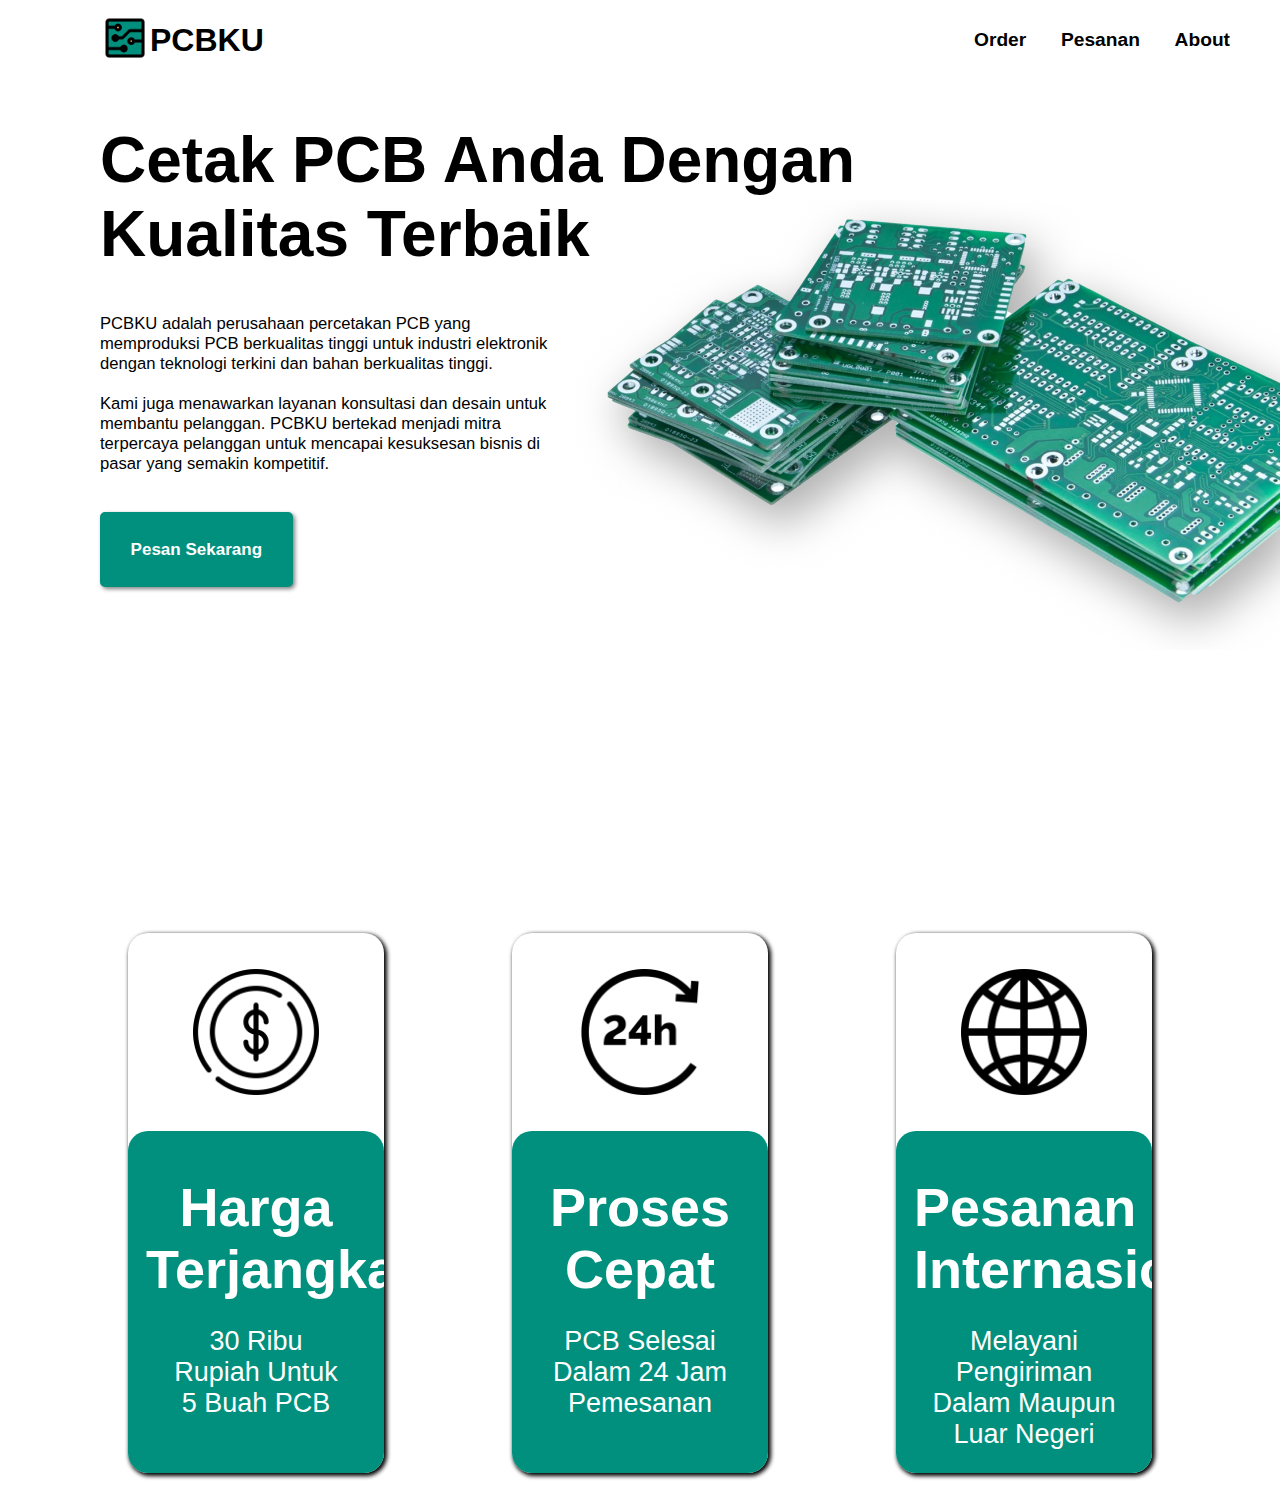
==== index.html @ 5783d291 "Add files via upload" ====
<!DOCTYPE html>
<html lang="en">
  <head>
    <meta charset="UTF-8" />
    <link rel="stylesheet" href="style.css" />
    <title>Pesan PCB Online Cepat dan Murah</title>
  </head>
  <body>
    <nav>
      <div class="logo">
        <a href="#">
          <img src="assets/pcb-board.png" alt="Logo PCBKU" class="logoimg" />
        </a>
        <h1>PCBKU</h1>
      </div>

      <ul>
        <li><a href="order.php">Order</a></li>
        <li><a href="">Pesanan</a></li>
        <li><a href="">About</a></li>
      </ul>
    </nav>

    <div class="jumbotron">
      <div class="jbt-title">
        <h1>
          Cetak PCB Anda Dengan<br />
          Kualitas Terbaik
        </h1>
      </div>
      <div class="jbt-subtitle">
        PCBKU adalah perusahaan percetakan PCB yang memproduksi PCB berkualitas
        tinggi untuk industri elektronik dengan teknologi terkini dan bahan
        berkualitas tinggi. <br /><br />
        Kami juga menawarkan layanan konsultasi dan desain untuk membantu
        pelanggan. PCBKU bertekad menjadi mitra terpercaya pelanggan untuk
        mencapai kesuksesan bisnis di pasar yang semakin kompetitif.
      </div>

      <a href="order.php" class="orderbutton">Pesan Sekarang</a>

      <img
        src="assets/jumbotronimg.png"
        alt="gambar pcb"
        class="gambarhiasan"
      />
    </div>

    <section class="content1">
      <div class="card">
        <img src="assets/label.png" alt="harga terjangkau" class="cardlogo" />
        <div class="subcard">
          <h1 class="cardtxt">Harga Terjangkau</h1>
          <p>30 Ribu Rupiah Untuk<br>5 Buah PCB</p>
        </div>
      </div>
      <div class="card">
        <img src="assets/24-hours.png" alt="24 jam" class="cardlogo" />
        <div class="subcard">
          <h1 class="cardtxt">Proses Cepat</h1>
          <p>PCB Selesai Dalam 24 Jam Pemesanan</p>
        </div>
      </div>
      <div class="card">
        <img src="assets/globe.png" alt="Internasional" class="cardlogo" />
        <div class="subcard">
          <h1 class="cardtxt">Pesanan Internasional</h1>
          <p>Melayani Pengiriman Dalam Maupun Luar Negeri</p>
        </div>
      </div>
      </div>
    </section>

    <section class="content2"></section>
  </body>
</html>
---- style.css ----
* {
  font-family: Arial, Helvetica, sans-serif;
  text-decoration: none;
}

::-webkit-scrollbar {
  display: none;
}

body {
  margin: 0;
  padding: 0;
}

/* NAVBAR */
nav {
  display: flex;
  height: 80px;
  width: 100%;
  background-color: white;
  justify-content: space-between;
}

.logo {
  display: flex;
  padding-left: 100px;
  margin-top: auto;
  margin-bottom: auto;
}

.logoimg {
  width: 50px;
  height: 50px;
}

.logo a {
  margin: auto;
}

.logo h1 {
  margin: auto;
}

nav ul {
  display: flex;
  padding-right: 50px;
  justify-content: space-between;
  width: 20%;
  list-style: none;
  margin-top: auto;
  margin-bottom: auto;
}

nav ul li a {
  color: black;
  font-weight: bold;
  font-size: larger;
}

nav ul li :hover {
  color: blue;
}
/* END NAVBAR */

/* JUMBOTRON */
.jumbotron {
  position: relative;
  width: 100%;
  height: 90vh;
  /* border: solid 1px black; */
}

.jbt-title {
  color: black;
  font-size: 2.5vw;
  margin-left: 100px;
}

.jbt-subtitle {
  width: 35%;
  font-size: 1.3vw;
  margin-left: 100px;
}

.orderbutton {
  display: inline-block;
  border: solid 5px #01907e;
  border-radius: 5px;
  color: white;
  font-size: 1.33vw;
  font-weight: bold;
  margin-top: 3%;
  margin-left: 100px;
  text-align: center;
  padding: 2.5vh 2vw;
  background-color: #01907e;
  box-shadow: 2px 2px 4px grey;
  transition: all 0.2s ease-in-out;
}

.orderbutton:hover {
  background-color: white;
  box-shadow: 6px 6px 4px grey;
  color: #01907e;
}

.gambarhiasan {
  position: absolute;
  max-width: 55%;
  top: 0;
  right: 0;
  margin-top: 6%;
  z-index: -1;
}
/* AKHIR JUMBOTRON */

/* AWAL SECTION 1 */
.content1 {
  height: 62vh;
  display: flex;
  align-content: center;
  justify-content: space-evenly;
}

.card {
  width: 20vw;
  height: 60vh;
  border-radius: 20px;
  display: flex;
  flex-direction: column;
  box-shadow: 2px 2px 4px 1px black;
  transition: all 0.2s ease-in-out;
}

.card:hover {
  height: 58vh;
  width: 19vw;
  box-shadow: 3px 3px 4px 2px black;
}

.cardlogo {
  align-self: center;
  max-width: 14vh;
  max-height: auto;
  margin: 4vh;
}

.subcard {
  overflow: hidden;
  background-color: #01907e;
  border-radius: 20px;
  width: 100%;
  height: 100%;
  color: white;
  display: flex;
  flex-direction: column;
  align-content: center;
  text-align: center;
  font-size: 3vh;
}

.subcard h1 {
  padding: 1vh 2vh;
  height: 20%;
}

.subcard p {
  align-self: center;
  padding: 1vh 4vh;
}
/* AKHIR SECTION 1 */

/* AWAL SECTION 2 */
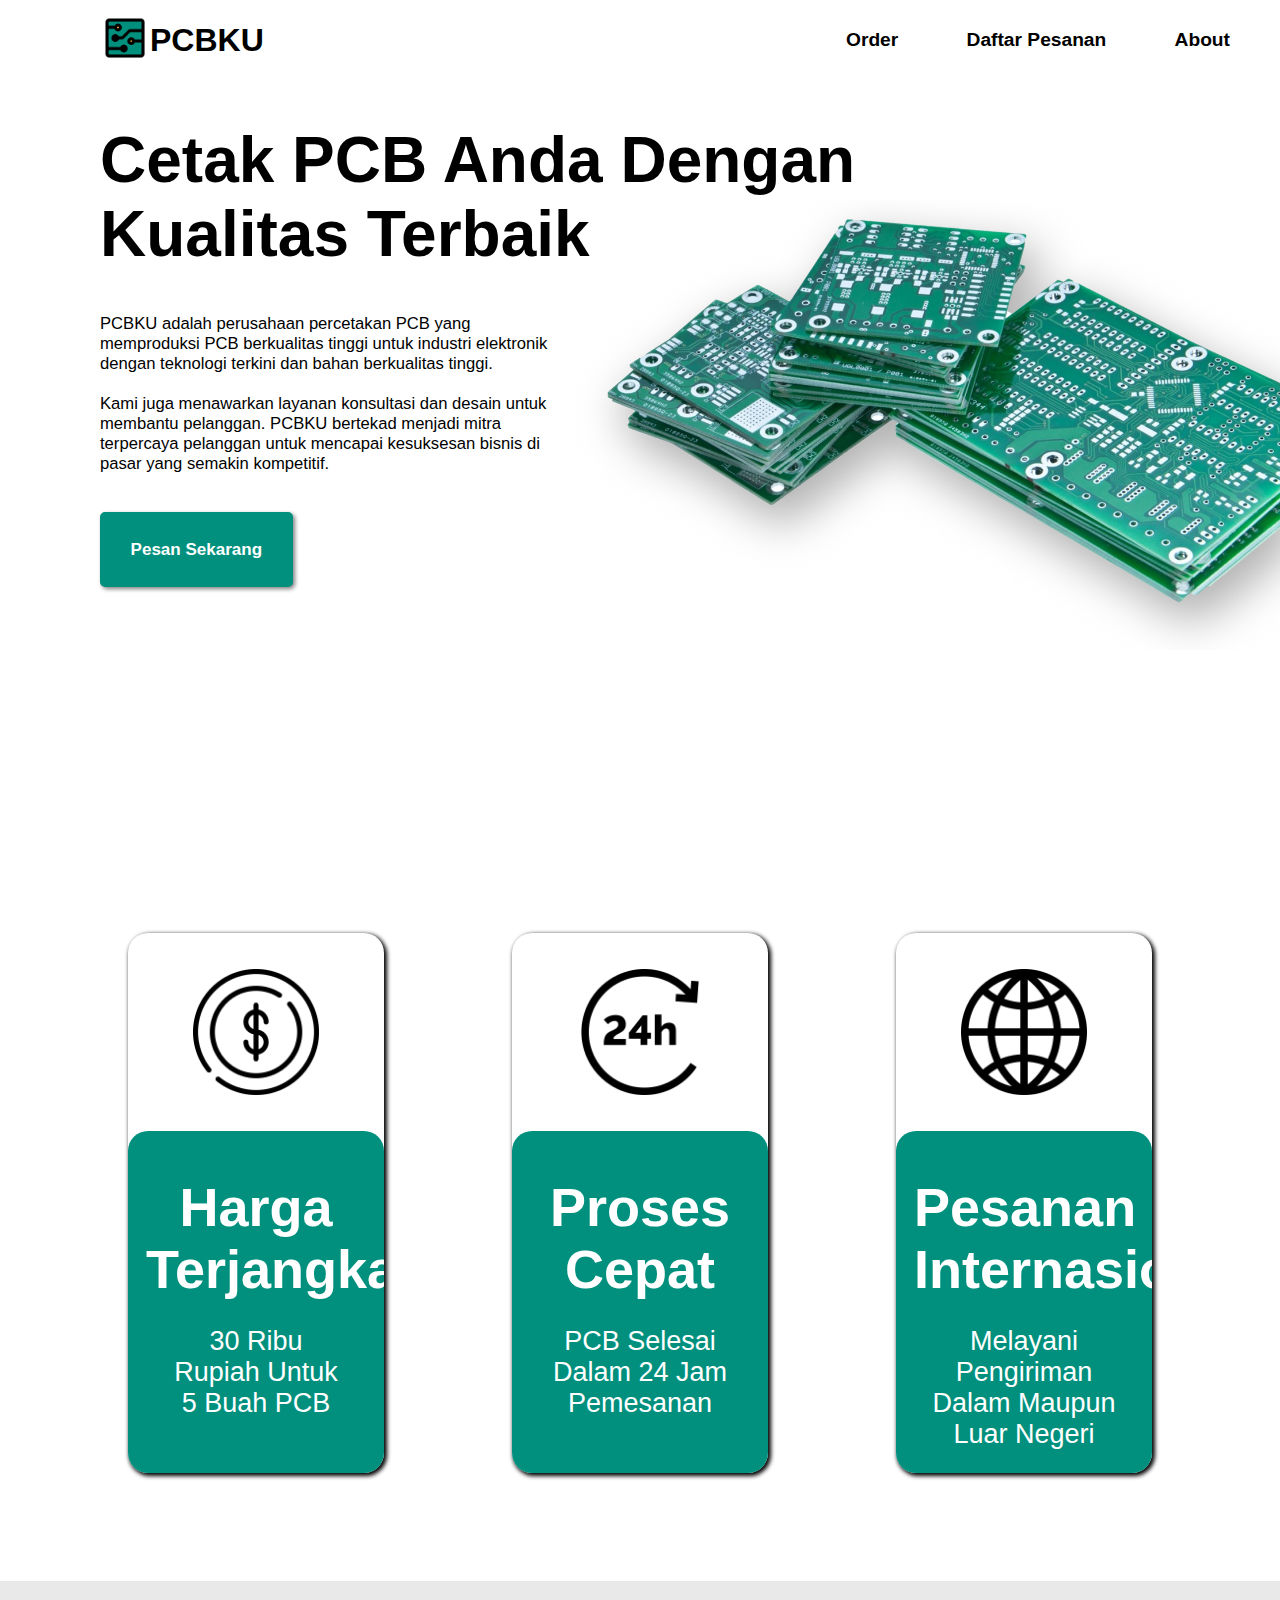
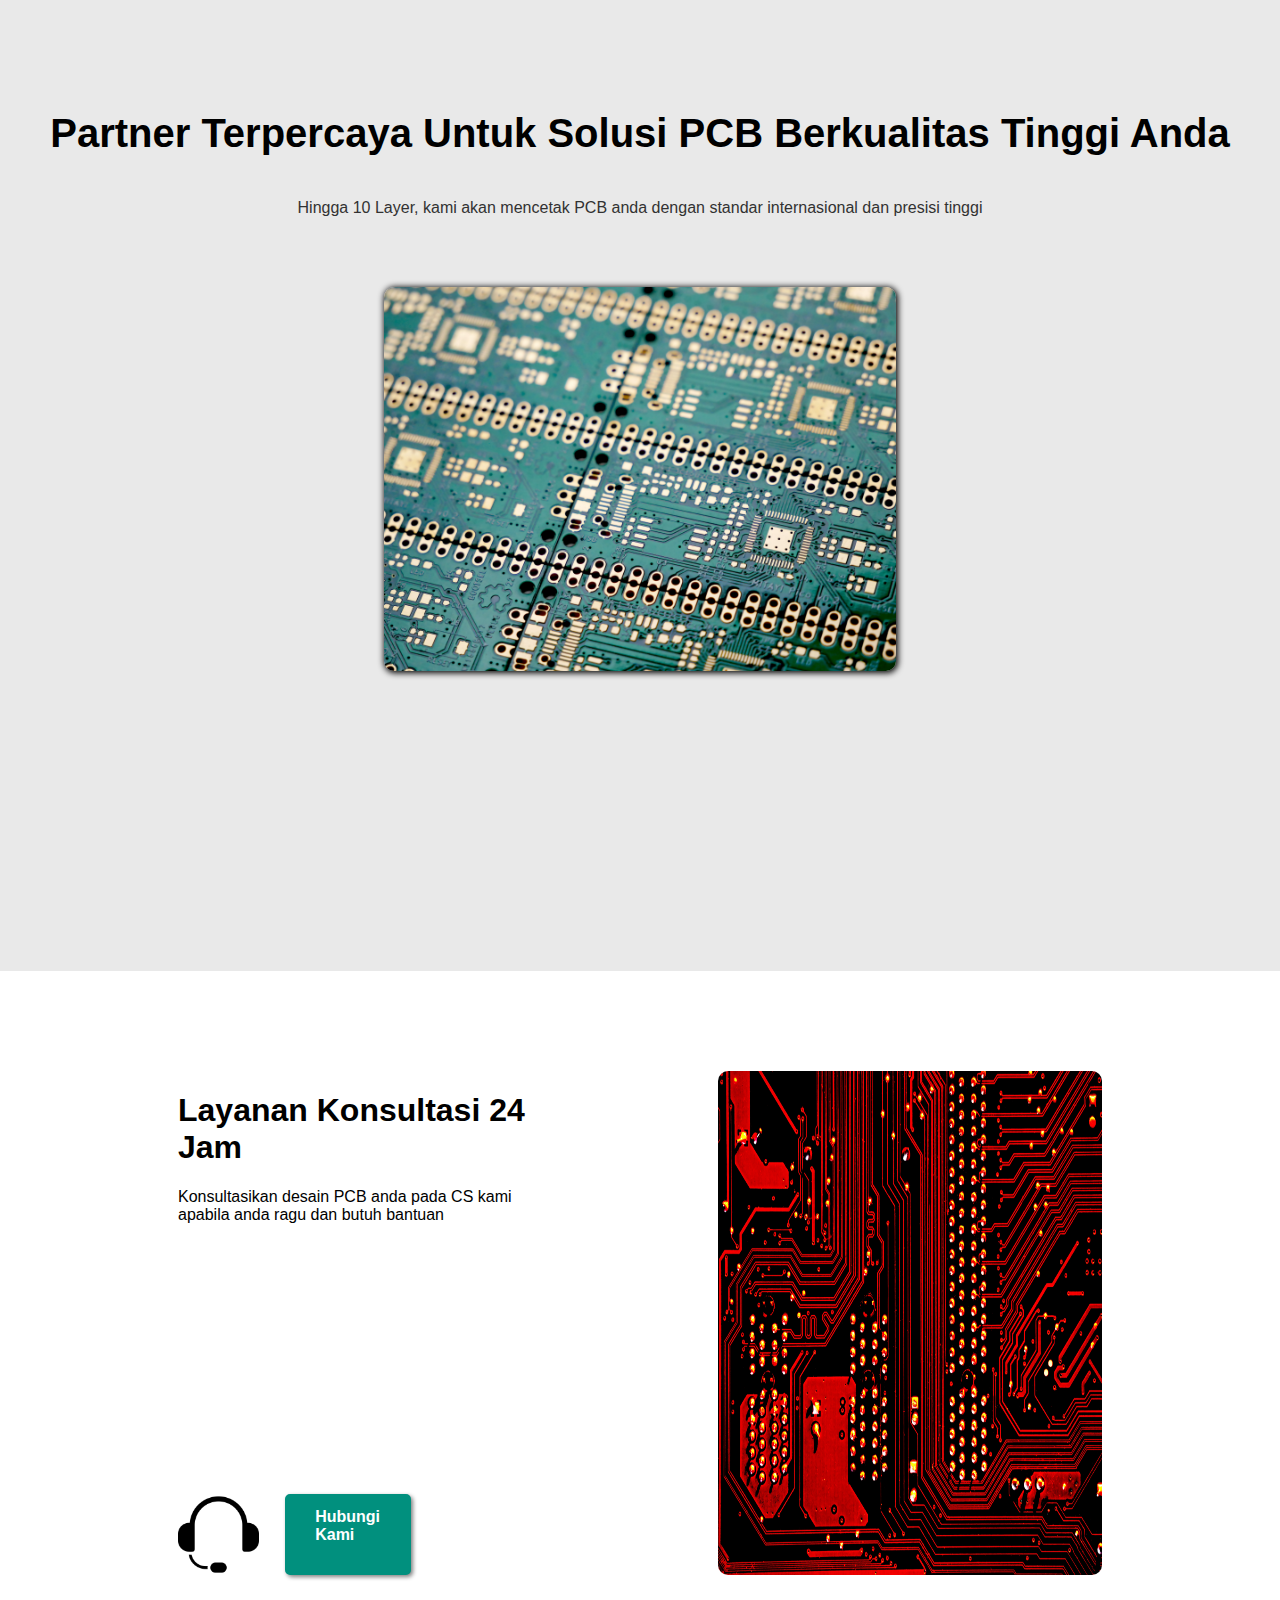
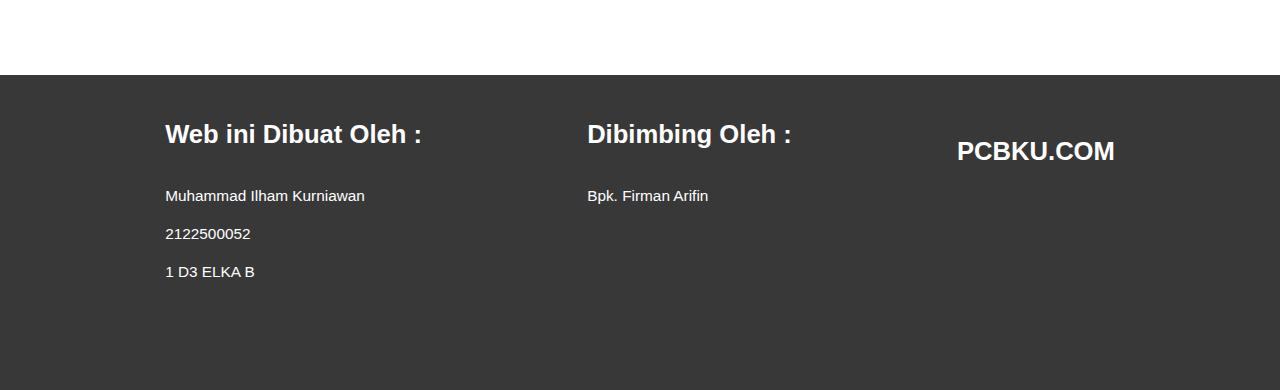
==== commit c546b966: "Add files via upload" ====
--- a/index.html
+++ b/index.html
@@ -2,8 +2,9 @@
 <html lang="en">
   <head>
     <meta charset="UTF-8" />
-    <link rel="stylesheet" href="style.css" />
+    <link rel="stylesheet" href="styles/style.css" />
     <title>Pesan PCB Online Cepat dan Murah</title>
+    <link rel="shortcut icon" href="assets/pcb-board.ico" type="image/x-icon">
   </head>
   <body>
     <nav>
@@ -16,8 +17,8 @@
 
       <ul>
         <li><a href="order.php">Order</a></li>
-        <li><a href="">Pesanan</a></li>
-        <li><a href="">About</a></li>
+        <li><a href="daftarpesanan.php">Daftar Pesanan</a></li>
+        <li><a href="about.html">About</a></li>
       </ul>
     </nav>
 
@@ -71,6 +72,39 @@
       </div>
     </section>
 
-    <section class="content2"></section>
+    <section class="content2">
+      <h1>Partner Terpercaya Untuk Solusi PCB Berkualitas Tinggi Anda</h1>
+      <p>Hingga 10 Layer, kami akan mencetak PCB anda dengan standar internasional dan presisi tinggi</p>
+      <img src="assets/content2img.jpg" alt="gambar pcb">
+    </section>
+
+    <section class="content3">
+      <div class="subcontent3">
+        <h1>Layanan Konsultasi 24 Jam</h1>
+        <p>Konsultasikan desain PCB anda pada CS kami apabila anda ragu dan butuh bantuan</p>
+        <div class="CS">
+          <img src="assets/support.png" alt="CS">
+          <a href="https://wa.me/08908926223">Hubungi Kami</a>
+        </div>
+      </div>
+
+      <img src="assets/content3img.jpg" alt="PCB Design CS">
+    </section>
+
+    <footer>
+      <div>
+        <h2>Web ini Dibuat Oleh :</h2><br>
+        <p>Muhammad Ilham Kurniawan</p>
+        <p>2122500052</p>
+        <p>1 D3 ELKA B</p>
+      </div>
+      <div>
+        <h2>Dibimbing Oleh :</h2><br>
+        <p>Bpk. Firman Arifin</p>
+      </div>
+
+      <h1>PCBKU.COM</h1>
+      
+    </footer>
   </body>
 </html>
--- a/styles/style.css
+++ b/styles/style.css
@@ -0,0 +1,280 @@
+* {
+  font-family: Arial, Helvetica, sans-serif;
+  text-decoration: none;
+}
+
+/* ::-webkit-scrollbar {
+  display: none;
+} */
+
+body {
+  margin: 0;
+  padding: 0;
+}
+
+/* NAVBAR */
+nav {
+  /* position: fixed; */
+  display: flex;
+  height: 80px;
+  width: 100%;
+  background-color: white;
+  justify-content: space-between;
+}
+
+.logo {
+  display: flex;
+  padding-left: 100px;
+  margin-top: auto;
+  margin-bottom: auto;
+}
+
+.logoimg {
+  width: 50px;
+  height: 50px;
+}
+
+.logo a {
+  margin: auto;
+}
+
+.logo h1 {
+  margin: auto;
+}
+
+nav ul {
+  display: flex;
+  padding-right: 50px;
+  justify-content: space-between;
+  width: 30vw;
+  list-style: none;
+  margin-top: auto;
+  margin-bottom: auto;
+  transition: all 0.2s ease-in-out;
+}
+
+nav ul li a {
+  color: black;
+  font-weight: bold;
+  font-size: larger;
+}
+
+nav ul li :hover {
+  color: #01907e;
+  text-shadow: 4px 4px 1px 4px grey;
+}
+/* END NAVBAR */
+
+/* JUMBOTRON */
+.jumbotron {
+  position: relative;
+  width: 100%;
+  height: 90vh;
+  /* border: solid 1px black; */
+}
+
+.jbt-title {
+  color: black;
+  font-size: 2.5vw;
+  margin-left: 100px;
+}
+
+.jbt-subtitle {
+  width: 35%;
+  font-size: 1.3vw;
+  margin-left: 100px;
+}
+
+.orderbutton {
+  display: inline-block;
+  border: solid 5px #01907e;
+  border-radius: 5px;
+  color: white;
+  font-size: 1.33vw;
+  font-weight: bold;
+  margin-top: 3%;
+  margin-left: 100px;
+  text-align: center;
+  padding: 2.5vh 2vw;
+  background-color: #01907e;
+  box-shadow: 2px 2px 4px grey;
+  transition: all 0.2s ease-in-out;
+}
+
+.orderbutton:hover {
+  background-color: white;
+  box-shadow: 6px 6px 4px grey;
+  color: #01907e;
+}
+
+.gambarhiasan {
+  position: absolute;
+  max-width: 55%;
+  top: 0;
+  right: 0;
+  margin-top: 6%;
+  z-index: -1;
+}
+/* AKHIR JUMBOTRON */
+
+/* AWAL SECTION 1 */
+.content1 {
+  height: 62vh;
+  display: flex;
+  align-content: center;
+  justify-content: space-evenly;
+}
+
+.card {
+  width: 20vw;
+  height: 60vh;
+  border-radius: 20px;
+  display: flex;
+  flex-direction: column;
+  box-shadow: 2px 2px 4px 1px black;
+  transition: all 0.1s ease-in-out;
+}
+
+.card:hover {
+  /* height: 58vh;
+  width: 19vw; */
+  box-shadow: 0px 0px 20px #01907e;
+}
+
+.cardlogo {
+  align-self: center;
+  max-width: 14vh;
+  max-height: auto;
+  margin: 4vh;
+}
+
+.subcard {
+  overflow: hidden;
+  background-color: #01907e;
+  border-radius: 20px;
+  width: 100%;
+  height: 100%;
+  color: white;
+  display: flex;
+  flex-direction: column;
+  align-content: center;
+  text-align: center;
+  font-size: 3vh;
+}
+
+.subcard h1 {
+  padding: 1vh 2vh;
+  height: 20%;
+}
+
+.subcard p {
+  align-self: center;
+  padding: 1vh 4vh;
+}
+/* AKHIR SECTION 1 */
+
+/* AWAL SECTION 2 */
+.content2 {
+  margin-top: 10vh;
+  background-color: rgb(233, 233, 233);
+  height: 110vh;
+  display: flex;
+  align-content: center;
+  text-align: center;
+  flex-direction: column;
+}
+
+.content2 h1 {
+  margin-top: 10vh;
+  padding-top: 40px;
+  align-self: center;
+  font-size: 2.5rem;
+}
+
+.content2 p {
+  color: rgb(50, 50, 50);
+}
+
+.content2 img {
+  margin-top: 6vh;
+  max-width: 40%;
+  align-self: center;
+  border-radius: 10px;
+  box-shadow: 1px 1px 6px 1px black;
+}
+/* AKHIR SECTION 2 */
+
+/* AWAL SECTION 3 */
+.content3 {
+  display: flex;
+  justify-content: space-around;
+  margin: 100px 100px;
+}
+
+.content3 img {
+  max-width: 30vw;
+  border-radius: 10px;
+}
+
+.subcontent3 {
+  max-width: 30vw;
+}
+
+.CS {
+  margin-top: 30vh;
+  max-width: 14vw;
+  max-height: 10vh;
+  display: flex;
+  justify-content: space-between;
+  bottom: 0;
+}
+
+.CS img {
+  max-width: 9vh;
+  max-height: 9vh;
+}
+
+.CS a {
+  margin-left: 2vw;
+  padding: 1vh 2vw;
+  border-radius: 5px;
+  font-weight: bold;
+  border: solid 5px #01907e;
+  color: white;
+  background-color: #01907e;
+  transition: all 0.1s ease-in-out;
+  box-shadow: 2px 2px 4px grey;
+}
+
+.CS a:hover {
+  background-color: white;
+  box-shadow: 6px 6px 4px grey;
+  color: #01907e;
+}
+/* AKHIR SECTION 3 */
+
+/* AWAL FOOTER */
+footer {
+  background-color: rgb(56, 56, 56);
+  color: white;
+  height: 30vh;
+  display: flex;
+  justify-content: space-evenly;
+  padding-top: 5vh;
+}
+
+footer h2 {
+  margin: 0;
+  font-size: 2vw;
+}
+
+footer p {
+  margin: 20px 0px;
+  font-size: 1.2vw;
+  font-stretch: expanded;
+}
+
+footer h1 {
+  font-size: 2vw;
+}
+/* AKHIR FOOTER */
